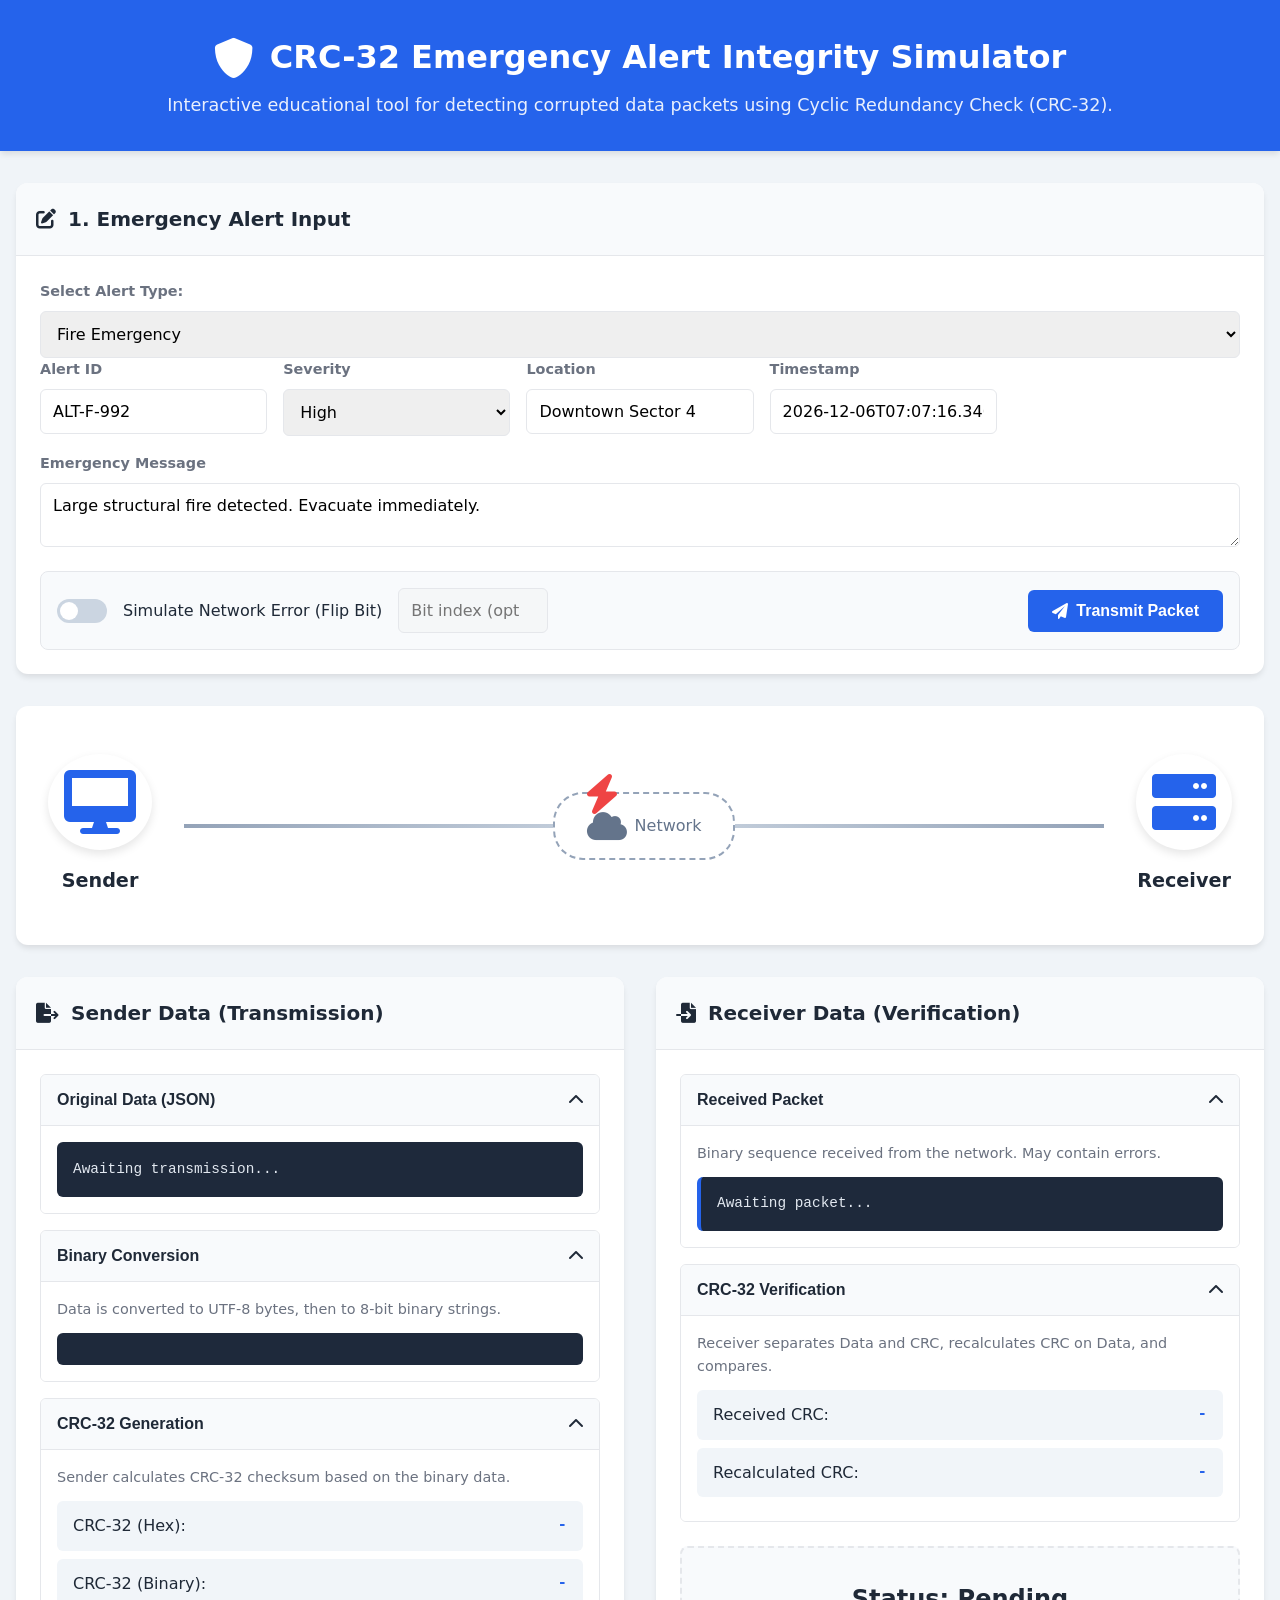
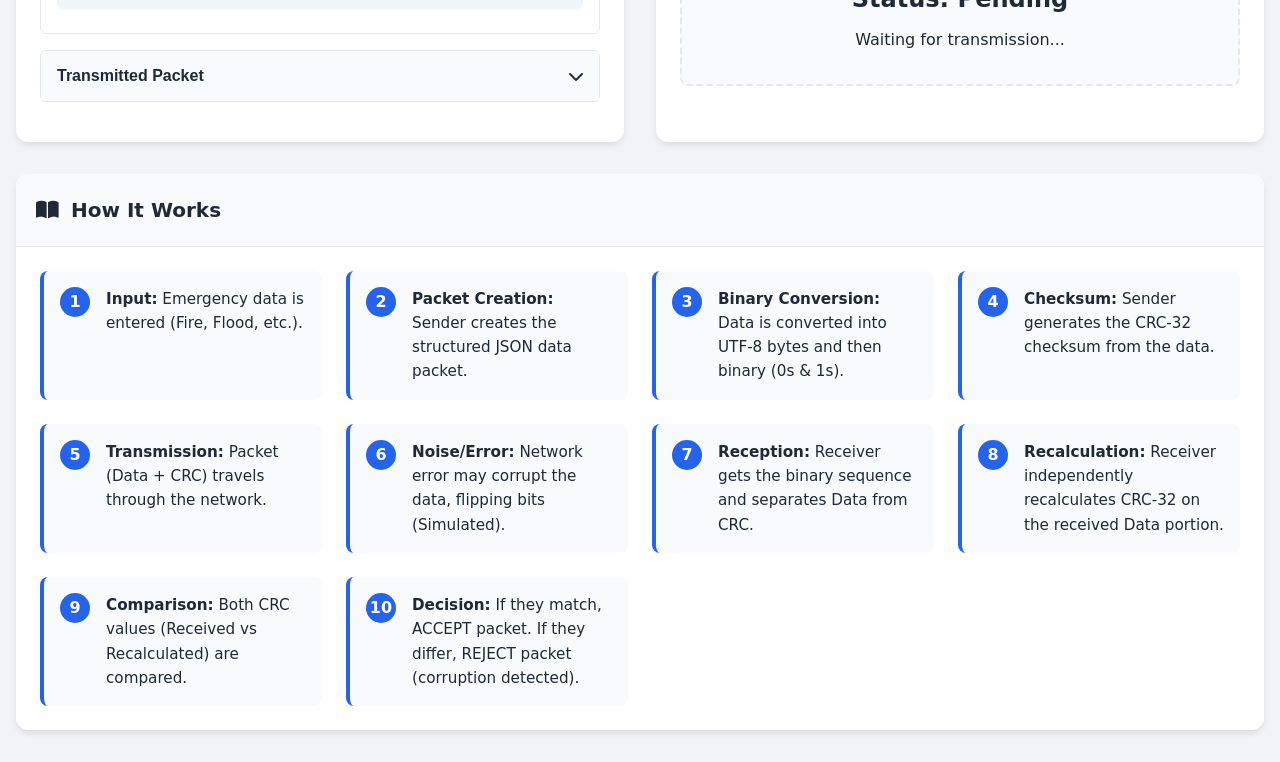
==== index.html @ 9507fe8b "Complete CRC-32 Integrity Dashboard with animations" ====
<!DOCTYPE html>
<html lang="en">
<head>
    <meta charset="UTF-8">
    <meta name="viewport" content="width=device-width, initial-scale=1.0">
    <title>CRC-32 Emergency Alert Integrity Simulator</title>
    <link rel="stylesheet" href="styles.css">
    <link href="https://cdnjs.cloudflare.com/ajax/libs/font-awesome/6.0.0/css/all.min.css" rel="stylesheet">
</head>
<body>
    <header class="header">
        <div class="logo">
            <i class="fas fa-shield-alt"></i>
            <h1>CRC-32 Emergency Alert Integrity Simulator</h1>
        </div>
        <p class="subtitle">Interactive educational tool for detecting corrupted data packets using Cyclic Redundancy Check (CRC-32).</p>
    </header>

    <main class="container">
        <!-- Input Section -->
        <section class="card input-section">
            <div class="card-header">
                <h2><i class="fas fa-edit"></i> 1. Emergency Alert Input</h2>
            </div>
            <div class="card-body">
                <div class="form-group">
                    <label for="alertType">Select Alert Type:</label>
                    <select id="alertType" onchange="loadPreset()">
                        <option value="fire">Fire Emergency</option>
                        <option value="flood">Flood Warning</option>
                        <option value="earthquake">Earthquake Alert</option>
                        <option value="cyclone">Cyclone Watch</option>
                        <option value="medical">Medical Emergency</option>
                        <option value="custom">Custom Data</option>
                    </select>
                </div>
                <div class="form-grid" id="dataFields">
                    <div class="form-group">
                        <label>Alert ID</label>
                        <input type="text" id="alertId">
                    </div>
                    <div class="form-group">
                        <label>Severity</label>
                        <select id="severity">
                            <option value="Low">Low</option>
                            <option value="Medium">Medium</option>
                            <option value="High">High</option>
                            <option value="Critical">Critical</option>
                        </select>
                    </div>
                    <div class="form-group">
                        <label>Location</label>
                        <input type="text" id="location">
                    </div>
                    <div class="form-group">
                        <label>Timestamp</label>
                        <input type="text" id="timestamp">
                    </div>
                    <div class="form-group full-width">
                        <label>Emergency Message</label>
                        <textarea id="message" rows="2"></textarea>
                    </div>
                </div>
                
                <div class="action-panel">
                    <div class="error-controls">
                        <label class="toggle">
                            <input type="checkbox" id="errorToggle">
                            <span class="slider"></span>
                        </label>
                        <span>Simulate Network Error (Flip Bit)</span>
                        <input type="number" id="errorBitIndex" class="bit-index-input" placeholder="Bit index (optional)" min="0" disabled>
                    </div>
                    <button id="sendBtn" class="btn-primary" onclick="startSimulation()">
                        <i class="fas fa-paper-plane"></i> Transmit Packet
                    </button>
                </div>
            </div>
        </section>

        <!-- Animation Section -->
        <section class="animation-section" id="animationArea">
            <div class="node sender">
                <i class="fas fa-desktop"></i>
                <span>Sender</span>
            </div>
            <div class="network-channel">
                <div class="wire"></div>
                <div class="data-stream" id="dataStream">
                    <!-- Packets will be animated here -->
                </div>
                <div class="network-cloud">
                    <i class="fas fa-cloud"></i>
                    <span class="network-label">Network</span>
                    <i class="fas fa-bolt error-strike hidden" id="errorStrike"></i>
                </div>
            </div>
            <div class="node receiver">
                <i class="fas fa-server"></i>
                <span>Receiver</span>
            </div>
        </section>

        <!-- Data Visualization Panels -->
        <div class="dashboard-grid">
            <!-- Sender Side -->
            <section class="card data-panel sender-panel">
                <div class="card-header">
                    <h2><i class="fas fa-file-export"></i> Sender Data (Transmission)</h2>
                </div>
                <div class="card-body">
                    <div class="accordion">
                        <button class="accordion-btn active" onclick="toggleAccordion(this)">Original Data (JSON) <i class="fas fa-chevron-down"></i></button>
                        <div class="accordion-content show">
                            <pre id="displayOriginalData">Awaiting transmission...</pre>
                        </div>
                    </div>
                    
                    <div class="accordion">
                        <button class="accordion-btn active" onclick="toggleAccordion(this)">Binary Conversion <i class="fas fa-chevron-down"></i></button>
                        <div class="accordion-content show">
                            <p class="explanation">Data is converted to UTF-8 bytes, then to 8-bit binary strings.</p>
                            <div class="binary-box" id="displayBinaryData"></div>
                        </div>
                    </div>

                    <div class="accordion">
                        <button class="accordion-btn active" onclick="toggleAccordion(this)">CRC-32 Generation <i class="fas fa-chevron-down"></i></button>
                        <div class="accordion-content show">
                            <p class="explanation">Sender calculates CRC-32 checksum based on the binary data.</p>
                            <div class="result-box">
                                <span class="label">CRC-32 (Hex):</span>
                                <span class="value hex-val" id="displaySenderCrcHex">-</span>
                            </div>
                            <div class="result-box">
                                <span class="label">CRC-32 (Binary):</span>
                                <span class="value bin-val" id="displaySenderCrcBin">-</span>
                            </div>
                        </div>
                    </div>
                    
                    <div class="accordion">
                        <button class="accordion-btn" onclick="toggleAccordion(this)">Transmitted Packet <i class="fas fa-chevron-down"></i></button>
                        <div class="accordion-content">
                            <p class="explanation">Final packet consists of Data Payload + CRC-32 checksum.</p>
                            <div class="binary-box packet-box" id="displayTransmittedPacket"></div>
                        </div>
                    </div>
                </div>
            </section>

            <!-- Receiver Side -->
            <section class="card data-panel receiver-panel" id="receiverPanel">
                <div class="card-header">
                    <h2><i class="fas fa-file-import"></i> Receiver Data (Verification)</h2>
                </div>
                <div class="card-body">
                    <div class="accordion">
                        <button class="accordion-btn active" onclick="toggleAccordion(this)">Received Packet <i class="fas fa-chevron-down"></i></button>
                        <div class="accordion-content show">
                            <p class="explanation">Binary sequence received from the network. May contain errors.</p>
                            <div class="binary-box packet-box" id="displayReceivedPacket">Awaiting packet...</div>
                        </div>
                    </div>

                    <div class="accordion">
                        <button class="accordion-btn active" onclick="toggleAccordion(this)">CRC-32 Verification <i class="fas fa-chevron-down"></i></button>
                        <div class="accordion-content show">
                            <p class="explanation">Receiver separates Data and CRC, recalculates CRC on Data, and compares.</p>
                            <div class="comparison-grid">
                                <div class="comp-item">
                                    <span class="label">Received CRC:</span>
                                    <span class="value hex-val" id="displayReceivedCrc">-</span>
                                </div>
                                <div class="comp-item">
                                    <span class="label">Recalculated CRC:</span>
                                    <span class="value hex-val" id="displayRecalculatedCrc">-</span>
                                </div>
                            </div>
                        </div>
                    </div>

                    <div class="final-result-box" id="finalResultBox">
                        <i class="fas fa-spinner fa-spin" id="resultIcon" style="display:none;"></i>
                        <h3 id="resultText">Status: Pending</h3>
                        <p id="resultDesc">Waiting for transmission...</p>
                    </div>
                </div>
            </section>
        </div>

        <!-- How It Works Section -->
        <section class="card info-section">
            <div class="card-header">
                <h2><i class="fas fa-book-open"></i> How It Works</h2>
            </div>
            <div class="card-body">
                <div class="steps-grid">
                    <div class="step">
                        <div class="step-num">1</div>
                        <p><strong>Input:</strong> Emergency data is entered (Fire, Flood, etc.).</p>
                    </div>
                    <div class="step">
                        <div class="step-num">2</div>
                        <p><strong>Packet Creation:</strong> Sender creates the structured JSON data packet.</p>
                    </div>
                    <div class="step">
                        <div class="step-num">3</div>
                        <p><strong>Binary Conversion:</strong> Data is converted into UTF-8 bytes and then binary (0s & 1s).</p>
                    </div>
                    <div class="step">
                        <div class="step-num">4</div>
                        <p><strong>Checksum:</strong> Sender generates the CRC-32 checksum from the data.</p>
                    </div>
                    <div class="step">
                        <div class="step-num">5</div>
                        <p><strong>Transmission:</strong> Packet (Data + CRC) travels through the network.</p>
                    </div>
                    <div class="step">
                        <div class="step-num">6</div>
                        <p><strong>Noise/Error:</strong> Network error may corrupt the data, flipping bits (Simulated).</p>
                    </div>
                    <div class="step">
                        <div class="step-num">7</div>
                        <p><strong>Reception:</strong> Receiver gets the binary sequence and separates Data from CRC.</p>
                    </div>
                    <div class="step">
                        <div class="step-num">8</div>
                        <p><strong>Recalculation:</strong> Receiver independently recalculates CRC-32 on the received Data portion.</p>
                    </div>
                    <div class="step">
                        <div class="step-num">9</div>
                        <p><strong>Comparison:</strong> Both CRC values (Received vs Recalculated) are compared.</p>
                    </div>
                    <div class="step">
                        <div class="step-num">10</div>
                        <p><strong>Decision:</strong> If they match, ACCEPT packet. If they differ, REJECT packet (corruption detected).</p>
                    </div>
                </div>
            </div>
        </section>
    </main>

    <script src="script.js"></script>
</body>
</html>
---- styles.css ----
:root {
    --bg-color: #f0f4f8;
    --card-bg: #ffffff;
    --primary-color: #2563eb;
    --primary-hover: #1d4ed8;
    --success-color: #10b981;
    --danger-color: #ef4444;
    --warning-color: #f59e0b;
    --text-main: #1f2937;
    --text-muted: #6b7280;
    --border-color: #e5e7eb;
    --code-bg: #1e293b;
    --code-text: #e2e8f0;
    --highlight-error: #fca5a5;
    --font-main: 'Segoe UI', system-ui, -apple-system, sans-serif;
    --font-mono: 'Courier New', Courier, monospace;
}

* {
    box-sizing: border-box;
    margin: 0;
    padding: 0;
}

body {
    font-family: var(--font-main);
    background-color: var(--bg-color);
    color: var(--text-main);
    line-height: 1.6;
}

.header {
    background-color: var(--primary-color);
    color: white;
    padding: 2rem 1rem;
    text-align: center;
    box-shadow: 0 4px 6px -1px rgba(0, 0, 0, 0.1);
}

.logo {
    display: flex;
    align-items: center;
    justify-content: center;
    gap: 1rem;
    margin-bottom: 0.5rem;
}

.logo i {
    font-size: 2.5rem;
}

.subtitle {
    opacity: 0.9;
    font-size: 1.1rem;
}

.container {
    max-width: 1400px;
    margin: 2rem auto;
    padding: 0 1rem;
    display: flex;
    flex-direction: column;
    gap: 2rem;
}

.card {
    background: var(--card-bg);
    border-radius: 12px;
    box-shadow: 0 4px 6px -1px rgba(0, 0, 0, 0.1);
    overflow: hidden;
}

.card-header {
    background: #f8fafc;
    border-bottom: 1px solid var(--border-color);
    padding: 1.25rem;
}

.card-header h2 {
    font-size: 1.25rem;
    color: var(--text-main);
    display: flex;
    align-items: center;
    gap: 0.75rem;
}

.card-body {
    padding: 1.5rem;
}

/* Form Styles */
.form-grid {
    display: grid;
    grid-template-columns: repeat(auto-fit, minmax(200px, 1fr));
    gap: 1rem;
    margin-bottom: 1.5rem;
}

.form-group {
    display: flex;
    flex-direction: column;
    gap: 0.5rem;
}

.full-width {
    grid-column: 1 / -1;
}

label {
    font-weight: 600;
    font-size: 0.9rem;
    color: var(--text-muted);
}

input, select, textarea {
    padding: 0.75rem;
    border: 1px solid var(--border-color);
    border-radius: 6px;
    font-family: var(--font-main);
    font-size: 1rem;
}

input:focus, select:focus, textarea:focus {
    outline: none;
    border-color: var(--primary-color);
    box-shadow: 0 0 0 3px rgba(37, 99, 235, 0.1);
}

.action-panel {
    display: flex;
    justify-content: space-between;
    align-items: center;
    background: #f8fafc;
    padding: 1rem;
    border-radius: 8px;
    border: 1px solid var(--border-color);
    flex-wrap: wrap;
    gap: 1rem;
}

.error-controls {
    display: flex;
    align-items: center;
    gap: 1rem;
}

.bit-index-input {
    width: 150px;
}

/* Toggle Switch */
.toggle {
    position: relative;
    display: inline-block;
    width: 50px;
    height: 24px;
}

.toggle input {
    opacity: 0;
    width: 0;
    height: 0;
}

.slider {
    position: absolute;
    cursor: pointer;
    top: 0; left: 0; right: 0; bottom: 0;
    background-color: #cbd5e1;
    transition: .4s;
    border-radius: 24px;
}

.slider:before {
    position: absolute;
    content: "";
    height: 18px;
    width: 18px;
    left: 3px;
    bottom: 3px;
    background-color: white;
    transition: .4s;
    border-radius: 50%;
}

input:checked + .slider {
    background-color: var(--danger-color);
}

input:checked + .slider:before {
    transform: translateX(26px);
}

.btn-primary {
    background-color: var(--primary-color);
    color: white;
    border: none;
    padding: 0.75rem 1.5rem;
    border-radius: 6px;
    font-size: 1rem;
    font-weight: 600;
    cursor: pointer;
    display: flex;
    align-items: center;
    gap: 0.5rem;
    transition: background-color 0.2s;
}

.btn-primary:hover {
    background-color: var(--primary-hover);
}

/* Dashboard Grid */
.dashboard-grid {
    display: grid;
    grid-template-columns: 1fr 1fr;
    gap: 2rem;
}

@media (max-width: 992px) {
    .dashboard-grid {
        grid-template-columns: 1fr;
    }
}

/* Accordion */
.accordion {
    margin-bottom: 1rem;
    border: 1px solid var(--border-color);
    border-radius: 6px;
    overflow: hidden;
}

.accordion-btn {
    width: 100%;
    text-align: left;
    background: #f8fafc;
    border: none;
    padding: 1rem;
    font-weight: 600;
    font-size: 1rem;
    color: var(--text-main);
    cursor: pointer;
    display: flex;
    justify-content: space-between;
    align-items: center;
}

.accordion-btn:hover {
    background: #f1f5f9;
}

.accordion-btn i {
    transition: transform 0.3s;
}

.accordion-btn.active i {
    transform: rotate(180deg);
}

.accordion-content {
    padding: 0;
    max-height: 0;
    overflow: hidden;
    transition: max-height 0.3s ease-out, padding 0.3s ease;
    background: white;
}

.accordion-content.show {
    padding: 1rem;
    max-height: 5000px;
    border-top: 1px solid var(--border-color);
}

.explanation {
    font-size: 0.9rem;
    color: var(--text-muted);
    margin-bottom: 0.75rem;
}

/* Data Displays */
pre {
    background: var(--code-bg);
    color: var(--code-text);
    padding: 1rem;
    border-radius: 6px;
    overflow-x: auto;
    font-family: var(--font-mono);
    font-size: 0.9rem;
}

.binary-box {
    background: var(--code-bg);
    color: var(--code-text);
    padding: 1rem;
    border-radius: 6px;
    font-family: var(--font-mono);
    font-size: 0.9rem;
    word-break: break-all;
    line-height: 1.5;
}

.packet-box {
    border-left: 4px solid var(--primary-color);
}

.result-box, .comp-item {
    display: flex;
    justify-content: space-between;
    align-items: center;
    background: #f1f5f9;
    padding: 0.75rem 1rem;
    border-radius: 6px;
    margin-bottom: 0.5rem;
}

.hex-val, .bin-val {
    font-family: var(--font-mono);
    font-weight: bold;
    color: var(--primary-color);
}

.bit-corrupted {
    background-color: var(--danger-color);
    color: white;
    font-weight: bold;
    padding: 0 2px;
    border-radius: 2px;
}

.data-part {
    color: #93c5fd;
}
.crc-part {
    color: #fde047;
}

/* Final Result */
.final-result-box {
    margin-top: 1.5rem;
    padding: 2rem;
    text-align: center;
    border-radius: 8px;
    background: #f8fafc;
    border: 2px dashed var(--border-color);
    transition: all 0.3s;
}

.final-result-box.success {
    background: #ecfdf5;
    border-color: var(--success-color);
    color: #065f46;
}

.final-result-box.error {
    background: #fef2f2;
    border-color: var(--danger-color);
    color: #991b1b;
}

.final-result-box h3 {
    font-size: 1.5rem;
    margin-bottom: 0.5rem;
    display: flex;
    justify-content: center;
    align-items: center;
    gap: 0.5rem;
}

/* Animation Section */
.animation-section {
    background: var(--card-bg);
    border-radius: 12px;
    padding: 3rem 2rem;
    box-shadow: 0 4px 6px -1px rgba(0, 0, 0, 0.1);
    display: flex;
    align-items: center;
    justify-content: space-between;
    position: relative;
    overflow: hidden;
}

.node {
    display: flex;
    flex-direction: column;
    align-items: center;
    gap: 1rem;
    z-index: 10;
}

.node i {
    font-size: 4rem;
    color: var(--primary-color);
    background: white;
    padding: 1rem;
    border-radius: 50%;
    box-shadow: 0 4px 10px rgba(0,0,0,0.1);
    transition: all 0.3s ease;
}

.node.success i {
    color: var(--success-color);
    box-shadow: 0 0 25px var(--success-color);
    transform: scale(1.1);
}

.node.error i {
    color: var(--danger-color);
    box-shadow: 0 0 25px var(--danger-color);
    transform: scale(1.1);
}

.node span {
    font-weight: bold;
    font-size: 1.2rem;
}

.network-channel {
    flex-grow: 1;
    position: relative;
    height: 100px;
    margin: 0 2rem;
    display: flex;
    align-items: center;
    justify-content: center;
}

.wire {
    position: absolute;
    top: 50%;
    left: 0;
    right: 0;
    height: 4px;
    background: linear-gradient(90deg, #94a3b8, #cbd5e1, #94a3b8);
    transform: translateY(-50%);
    z-index: 1;
}

.network-cloud {
    position: absolute;
    z-index: 5;
    background: white;
    padding: 1rem 2rem;
    border-radius: 30px;
    border: 2px dashed #94a3b8;
    display: flex;
    align-items: center;
    gap: 0.5rem;
    color: #64748b;
}

.network-cloud i.fa-cloud {
    font-size: 2rem;
}

.error-strike {
    position: absolute;
    top: -20px;
    color: var(--danger-color);
    font-size: 2.5rem;
    animation: flash 0.5s infinite;
}

.hidden {
    display: none;
}

@keyframes flash {
    0%, 100% { opacity: 1; transform: scale(1); }
    50% { opacity: 0; transform: scale(1.2); }
}

.data-stream {
    position: absolute;
    top: 0;
    left: 0;
    right: 0;
    bottom: 0;
    z-index: 2;
    overflow: hidden;
}

.packet-anim {
    position: absolute;
    top: 50%;
    left: -100px; /* Start outside */
    transform: translateY(-50%);
    background: var(--code-bg);
    color: var(--code-text);
    padding: 0.5rem 1rem;
    border-radius: 4px;
    font-family: var(--font-mono);
    font-size: 0.8rem;
    white-space: nowrap;
    box-shadow: 0 0 15px var(--primary-color);
    border: 1px solid var(--primary-color);
    transition: left 3s linear;
}

.packet-anim.corrupted {
    box-shadow: 0 0 15px var(--danger-color);
    border-color: var(--danger-color);
    animation: jitter 0.1s infinite;
}

@keyframes jitter {
    0% { transform: translateY(calc(-50% - 1px)); }
    50% { transform: translateY(calc(-50% + 1px)); }
    100% { transform: translateY(-50%); }
}

/* Steps Grid */
.steps-grid {
    display: grid;
    grid-template-columns: repeat(auto-fit, minmax(250px, 1fr));
    gap: 1.5rem;
}

.step {
    display: flex;
    align-items: flex-start;
    gap: 1rem;
    background: #f8fafc;
    padding: 1rem;
    border-radius: 8px;
    border-left: 4px solid var(--primary-color);
}

.step-num {
    background: var(--primary-color);
    color: white;
    width: 30px;
    height: 30px;
    display: flex;
    align-items: center;
    justify-content: center;
    border-radius: 50%;
    font-weight: bold;
    flex-shrink: 0;
}

.step p {
    font-size: 0.95rem;
    margin: 0;
}
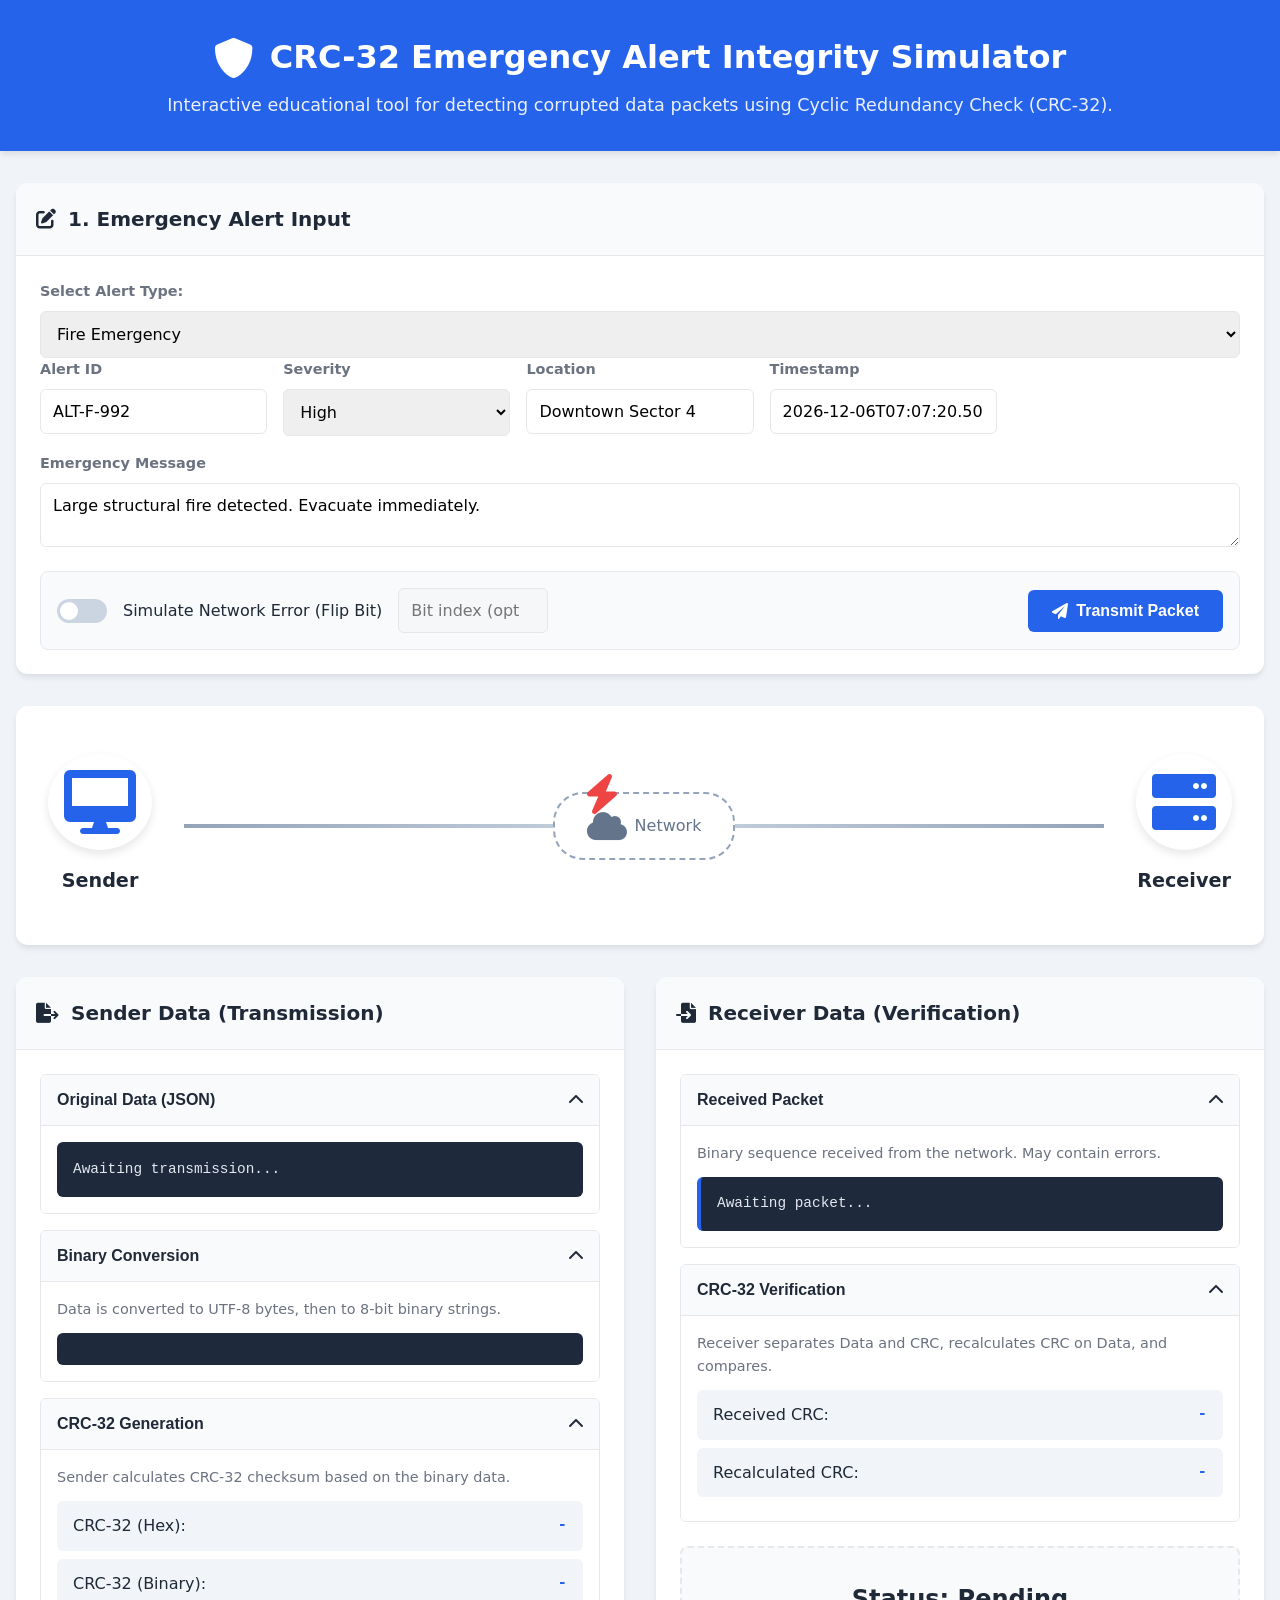
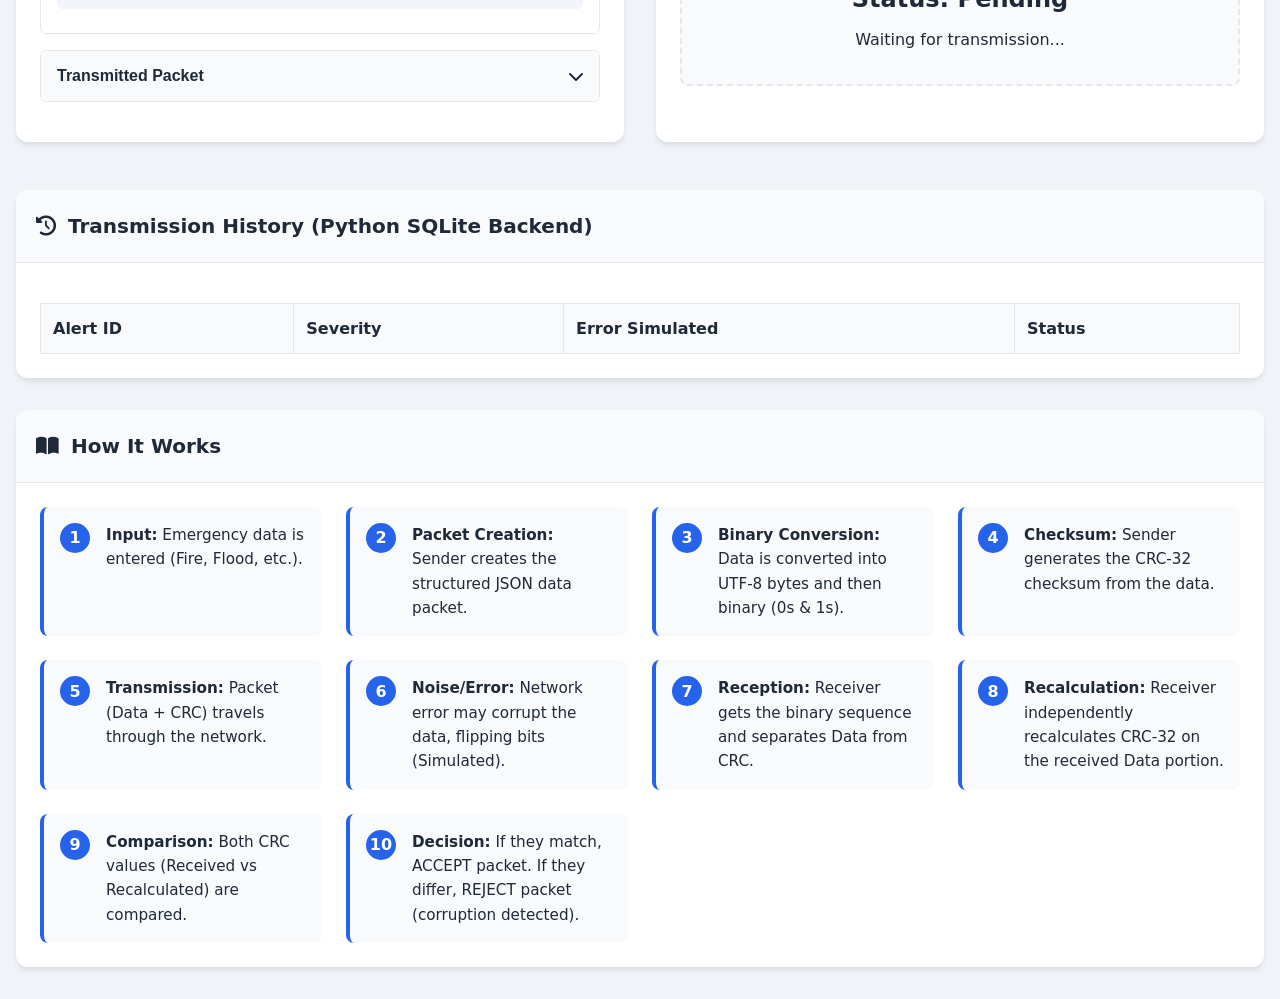
==== commit df74f9d4: "Feat: Add Python Flask backend for CRC-32 calc and transmission history" ====
--- a/index.html
+++ b/index.html
@@ -189,6 +189,28 @@
             </section>
         </div>
 
+        <!-- Transmission History Section -->
+        <section class="card history-section" id="historySection">
+            <div class="card-header">
+                <h2><i class="fas fa-history"></i> Transmission History (Python SQLite Backend)</h2>
+            </div>
+            <div class="card-body">
+                <table class="history-table">
+                    <thead>
+                        <tr>
+                            <th>Alert ID</th>
+                            <th>Severity</th>
+                            <th>Error Simulated</th>
+                            <th>Status</th>
+                        </tr>
+                    </thead>
+                    <tbody id="historyTableBody">
+                        <!-- Fetched from Python API -->
+                    </tbody>
+                </table>
+            </div>
+        </section>
+
         <!-- How It Works Section -->
         <section class="card info-section">
             <div class="card-header">
--- a/styles.css
+++ b/styles.css
@@ -543,3 +543,25 @@
     font-size: 0.95rem;
     margin: 0;
 }
+
+/* History Table */
+.history-section {
+    margin-top: 1rem;
+}
+.history-table {
+    width: 100%;
+    border-collapse: collapse;
+    margin-top: 1rem;
+}
+.history-table th, .history-table td {
+    border: 1px solid var(--border-color);
+    padding: 0.75rem;
+    text-align: left;
+}
+.history-table th {
+    background: #f8fafc;
+    font-weight: 600;
+}
+.history-table tr:nth-child(even) {
+    background: #f1f5f9;
+}
